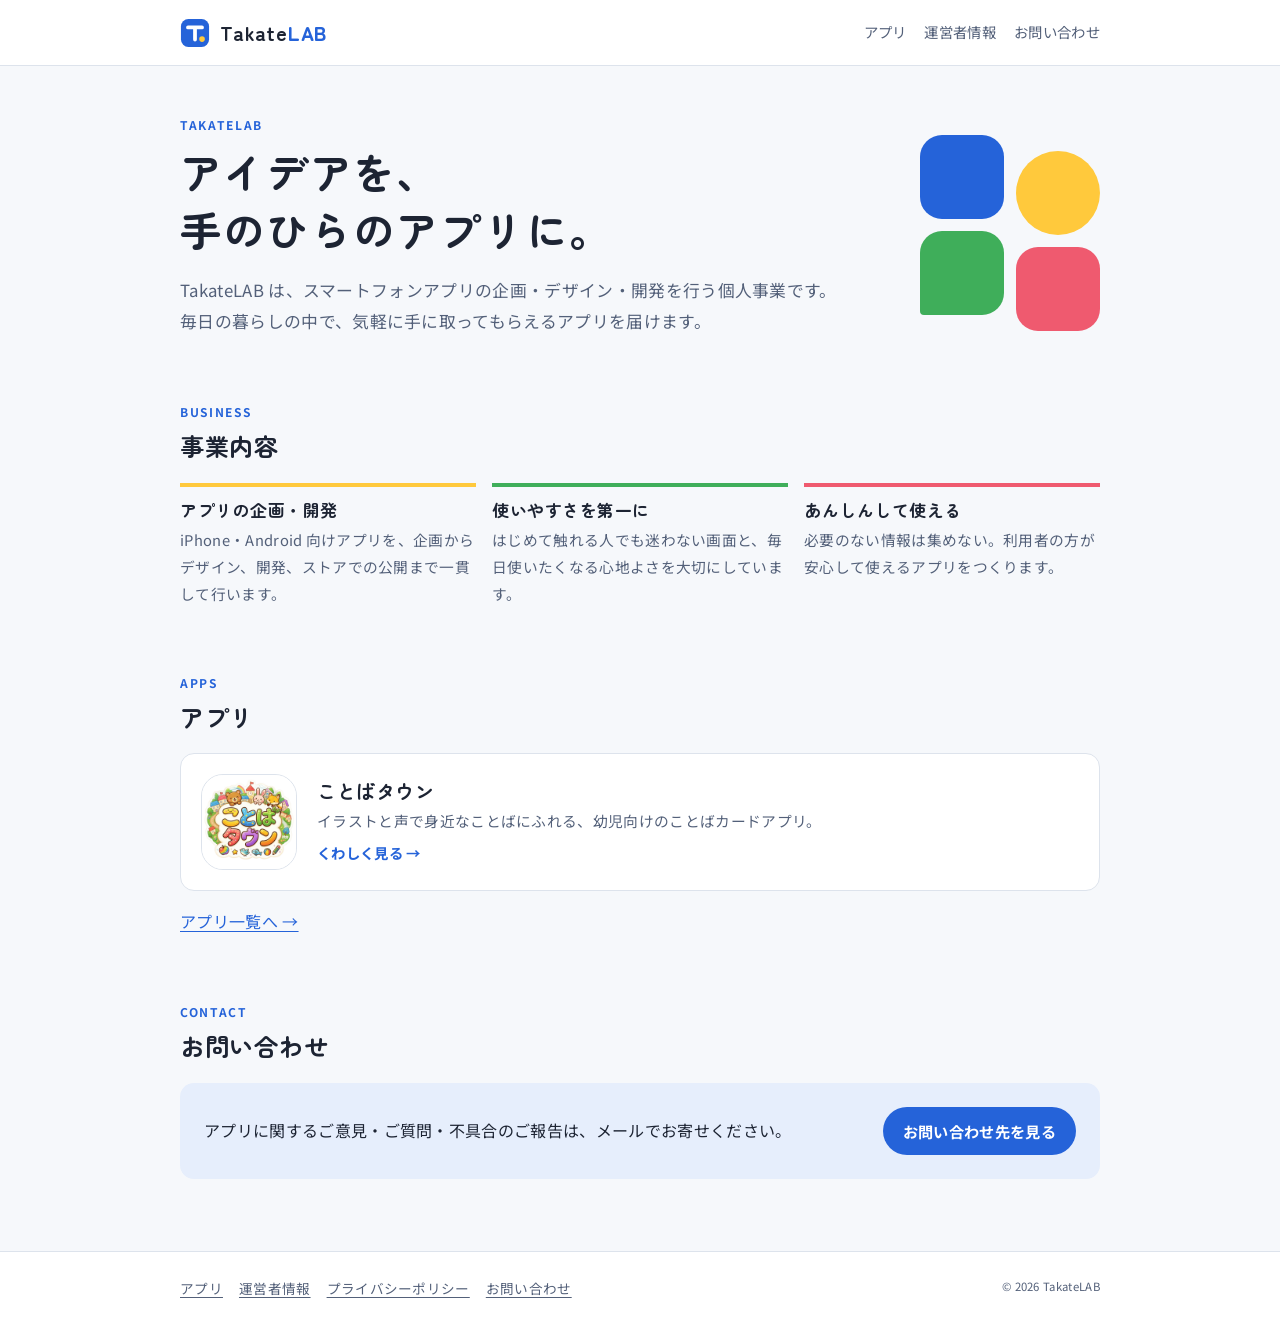
==== index.html @ 09c2cf3e "個人サイト初回コミット" ====
<!doctype html>
<html lang="ja">
<head>
  <meta charset="utf-8">
  <meta name="viewport" content="width=device-width, initial-scale=1">
  <title>TakateLAB</title>
  <meta name="description" content="TakateLAB は、スマートフォンアプリの企画・開発を行う個人事業です。">
  <link rel="icon" href="assets/img/mark.svg" type="image/svg+xml">
  <link rel="preconnect" href="https://fonts.googleapis.com">
  <link rel="preconnect" href="https://fonts.gstatic.com" crossorigin>
  <link rel="stylesheet" href="https://fonts.googleapis.com/css2?family=Noto+Sans+JP:wght@400;700&family=Zen+Maru+Gothic:wght@700;900&display=swap">
  <link rel="stylesheet" href="assets/css/style.css">
</head>
<body>
  <a class="skip" href="#main">本文へ移動</a>

  <header class="site-header">
    <div class="wrap">
      <a class="brand" href="./" aria-label="TakateLAB トップ">
        <img class="brand-mark" src="assets/img/mark.svg" alt="" width="30" height="30">
        <span>Takate<b>LAB</b></span>
      </a>
      <nav class="site-nav" aria-label="サイト">
        <ul>
          <li><a href="apps/">アプリ</a></li>
          <li><a href="about/">運営者情報</a></li>
          <li><a href="contact/">お問い合わせ</a></li>
        </ul>
      </nav>
    </div>
  </header>

  <main id="main" class="wrap">
    <section class="section hero">
      <div>
        <span class="eyebrow">TakateLAB</span>
        <h1><span class="nobr">アイデアを、</span><br><span class="nobr">手のひらの</span><span class="nobr">アプリに。</span></h1>
        <p class="lead">TakateLAB は、スマートフォンアプリの企画・デザイン・開発を行う個人事業です。
          毎日の暮らしの中で、気軽に手に取ってもらえるアプリを届けます。</p>
      </div>
      <div class="hero-blocks" aria-hidden="true">
        <span></span><span></span><span></span><span></span>
      </div>
    </section>

    <section class="section" aria-labelledby="business-title">
      <span class="eyebrow">Business</span>
      <h2 id="business-title" class="section-title">事業内容</h2>
      <ul class="values">
        <li>
          <h3>アプリの企画・開発</h3>
          <p>iPhone・Android 向けアプリを、企画からデザイン、開発、ストアでの公開まで一貫して行います。</p>
        </li>
        <li>
          <h3>使いやすさを第一に</h3>
          <p>はじめて触れる人でも迷わない画面と、毎日使いたくなる心地よさを大切にしています。</p>
        </li>
        <li>
          <h3>あんしんして使える</h3>
          <p>必要のない情報は集めない。利用者の方が安心して使えるアプリをつくります。</p>
        </li>
      </ul>
    </section>

    <section class="section" aria-labelledby="apps-title">
      <span class="eyebrow">Apps</span>
      <h2 id="apps-title" class="section-title">アプリ</h2>
      <ul class="app-list">
        <li>
          <a class="app-card" href="apps/kotobatown/">
            <img src="assets/img/kotobatown-icon.png" alt="" width="96" height="96">
            <div>
              <h3>ことばタウン</h3>
              <p>イラストと声で身近なことばにふれる、幼児向けのことばカードアプリ。</p>
              <span class="more">くわしく見る →</span>
            </div>
          </a>
        </li>
      </ul>
      <p class="after-notice"><a href="apps/">アプリ一覧へ →</a></p>
    </section>

    <section class="section" aria-labelledby="contact-title">
      <span class="eyebrow">Contact</span>
      <h2 id="contact-title" class="section-title">お問い合わせ</h2>
      <div class="contact-strip">
        <p>アプリに関するご意見・ご質問・不具合のご報告は、メールでお寄せください。</p>
        <a class="btn" href="contact/">お問い合わせ先を見る</a>
      </div>
    </section>
  </main>

  <footer class="site-footer">
    <div class="wrap">
      <ul>
        <li><a href="apps/">アプリ</a></li>
        <li><a href="about/">運営者情報</a></li>
        <li><a href="privacy/">プライバシーポリシー</a></li>
        <li><a href="contact/">お問い合わせ</a></li>
      </ul>
      <small>&copy; 2026 TakateLAB</small>
    </div>
  </footer>
</body>
</html>
---- assets/css/style.css ----
/* =========================================================
   TakateLAB — サイト共通スタイル
   色はすべてトークン（:root）で管理し、ダークモードはトークンだけ差し替える
   ========================================================= */

:root {
  --bg: #f6f8fb;
  --surface: #ffffff;
  --ink: #1d2433;
  --ink-soft: #536079;
  --line: #dde3ec;
  --accent: #2563d9;
  --accent-ink: #ffffff;
  --accent-soft: #e6eefc;
  --sun: #ffc93c;
  --leaf: #3fae5a;
  --berry: #ef5a6f;
  --todo-bg: #fff3c4;
  --todo-ink: #6b4e00;

  --font-display: "Zen Maru Gothic", "Hiragino Maru Gothic ProN", "Hiragino Sans", sans-serif;
  --font-body: "Noto Sans JP", "Hiragino Sans", "Hiragino Kaku Gothic ProN", "Yu Gothic", "Meiryo", sans-serif;

  --radius: 14px;
  --gutter: 20px;
  --max: 960px;
  --measure: 40em;
}

@media (prefers-color-scheme: dark) {
  :root:not([data-theme="light"]) {
    --bg: #12161f;
    --surface: #1a202c;
    --ink: #e8ecf3;
    --ink-soft: #a3aec2;
    --line: #2c3444;
    --accent: #7aa6ff;
    --accent-ink: #0d1424;
    --accent-soft: #1f2b45;
    --todo-bg: #3a3112;
    --todo-ink: #ffe08a;
  }
}

:root[data-theme="dark"] {
  --bg: #12161f;
  --surface: #1a202c;
  --ink: #e8ecf3;
  --ink-soft: #a3aec2;
  --line: #2c3444;
  --accent: #7aa6ff;
  --accent-ink: #0d1424;
  --accent-soft: #1f2b45;
  --todo-bg: #3a3112;
  --todo-ink: #ffe08a;
}

/* ---------- ベース ---------- */
*,
*::before,
*::after {
  box-sizing: border-box;
}

html {
  -webkit-text-size-adjust: 100%;
}

body {
  margin: 0;
  background: var(--bg);
  color: var(--ink);
  font-family: var(--font-body);
  font-size: 16px;
  line-height: 1.85;
  letter-spacing: 0.02em;
}

img {
  max-width: 100%;
  height: auto;
  display: block;
}

a {
  color: var(--accent);
  text-underline-offset: 0.2em;
}

a:focus-visible,
button:focus-visible {
  outline: 3px solid var(--accent);
  outline-offset: 3px;
  border-radius: 4px;
}

h1,
h2,
h3 {
  font-family: var(--font-display);
  font-weight: 700;
  line-height: 1.4;
  letter-spacing: 0.03em;
  text-wrap: balance;
  margin: 0;
}

.wrap {
  max-width: var(--max);
  margin-inline: auto;
  padding-inline: var(--gutter);
}

.skip {
  position: absolute;
  left: -9999px;
}
.skip:focus {
  left: var(--gutter);
  top: 8px;
  background: var(--surface);
  padding: 6px 12px;
  z-index: 10;
}

/* ---------- ヘッダー ---------- */
.site-header {
  background: var(--surface);
  border-bottom: 1px solid var(--line);
}

.site-header .wrap {
  display: flex;
  flex-wrap: wrap;
  align-items: center;
  justify-content: space-between;
  gap: 8px 24px;
  padding-block: 14px;
}

.brand {
  display: inline-flex;
  align-items: center;
  gap: 10px;
  color: var(--ink);
  text-decoration: none;
  font-family: var(--font-display);
  font-weight: 700;
  font-size: 1.25rem;
  letter-spacing: 0.04em;
}

.brand-mark {
  width: 30px;
  height: 30px;
  flex: none;
}

.brand b {
  color: var(--accent);
  font-weight: 900;
}

.site-nav ul {
  display: flex;
  flex-wrap: wrap;
  gap: 4px 18px;
  margin: 0;
  padding: 0;
  list-style: none;
  font-size: 0.9rem;
}

.site-nav a {
  color: var(--ink-soft);
  text-decoration: none;
  padding-block: 4px;
}

.site-nav a:hover,
.site-nav a[aria-current] {
  color: var(--ink);
  box-shadow: inset 0 -2px 0 var(--accent);
}

/* ---------- 共通セクション ---------- */
main {
  padding-block: 48px 72px;
}

.section + .section {
  margin-top: 64px;
}

.eyebrow {
  display: block;
  font-size: 0.75rem;
  font-weight: 700;
  letter-spacing: 0.14em;
  text-transform: uppercase;
  color: var(--accent);
  margin-bottom: 6px;
}

.section-title {
  font-size: 1.5rem;
  margin-bottom: 20px;
}

.lead {
  font-size: 1.05rem;
  color: var(--ink-soft);
  max-width: var(--measure);
  margin: 0;
}

.btn {
  display: inline-flex;
  align-items: center;
  gap: 8px;
  padding: 10px 20px;
  border-radius: 999px;
  background: var(--accent);
  color: var(--accent-ink);
  font-weight: 700;
  font-size: 0.95rem;
  text-decoration: none;
}

.btn.ghost {
  background: transparent;
  color: var(--accent);
  box-shadow: inset 0 0 0 2px var(--accent);
}

.todo {
  background: var(--todo-bg);
  color: var(--todo-ink);
  padding: 1px 6px;
  border-radius: 4px;
  font-weight: 700;
  font-size: 0.92em;
}

/* ---------- トップ ---------- */
.hero {
  display: grid;
  grid-template-columns: minmax(0, 1fr) auto;
  align-items: center;
  gap: 32px;
}

.hero h1 {
  font-size: clamp(1.9rem, 5vw, 2.6rem);
  margin-bottom: 16px;
}

/* ヒーロー右の装飾ブロック（ブランドカラーの積み木） */
.hero-blocks {
  display: grid;
  grid-template-columns: repeat(2, 84px);
  gap: 12px;
}

.hero-blocks span {
  width: 84px;
  height: 84px;
  border-radius: 22px;
  background: var(--c);
}

.hero-blocks span:nth-child(1) { --c: var(--accent); }
.hero-blocks span:nth-child(2) { --c: var(--sun); border-radius: 50%; transform: translateY(16px); }
.hero-blocks span:nth-child(3) { --c: var(--leaf); border-radius: 22px 22px 22px 4px; }
.hero-blocks span:nth-child(4) { --c: var(--berry); transform: translateY(16px); }

.values {
  display: grid;
  grid-template-columns: repeat(3, 1fr);
  gap: 16px;
  margin: 0;
  padding: 0;
  list-style: none;
}

.values li {
  border-top: 4px solid var(--dot, var(--accent));
  padding-top: 12px;
}

.values li:nth-child(1) { --dot: var(--sun); }
.values li:nth-child(2) { --dot: var(--leaf); }
.values li:nth-child(3) { --dot: var(--berry); }

.values h3 {
  font-size: 1.05rem;
  margin-bottom: 4px;
}

.values p {
  margin: 0;
  font-size: 0.92rem;
  color: var(--ink-soft);
}

.app-card {
  display: grid;
  grid-template-columns: 96px 1fr;
  gap: 20px;
  align-items: center;
  background: var(--surface);
  border: 1px solid var(--line);
  border-radius: var(--radius);
  padding: 20px;
  color: inherit;
  text-decoration: none;
  transition: border-color 0.15s;
}

.app-card:hover {
  border-color: var(--accent);
}

.app-card img {
  width: 96px;
  height: 96px;
  border-radius: 22px;
  border: 1px solid var(--line);
}

.app-card h3 {
  font-size: 1.2rem;
}

.app-card p {
  margin: 2px 0 0;
  color: var(--ink-soft);
  font-size: 0.92rem;
}

.app-card .more {
  display: inline-block;
  margin-top: 6px;
  color: var(--accent);
  font-weight: 700;
  font-size: 0.9rem;
}

.contact-strip {
  display: flex;
  flex-wrap: wrap;
  align-items: center;
  justify-content: space-between;
  gap: 16px;
  background: var(--accent-soft);
  border-radius: var(--radius);
  padding: 24px;
}

.contact-strip p {
  margin: 0;
}

/* ---------- アプリ紹介 ---------- */
.app-hero {
  display: grid;
  grid-template-columns: minmax(0, 300px) minmax(0, 1fr);
  gap: 40px;
  align-items: center;
}

.app-hero h1 {
  font-size: clamp(1.8rem, 5vw, 2.4rem);
}

.app-hero .tagline {
  font-family: var(--font-display);
  font-weight: 700;
  font-size: 1.1rem;
  margin: 4px 0 14px;
}

.badges {
  display: flex;
  flex-wrap: wrap;
  gap: 8px;
  margin: 18px 0 0;
  padding: 0;
  list-style: none;
}

.badges li {
  font-size: 0.82rem;
  font-weight: 700;
  padding: 4px 12px;
  border-radius: 999px;
  background: var(--surface);
  border: 1px solid var(--line);
  color: var(--ink-soft);
}

.genres {
  display: flex;
  flex-wrap: wrap;
  gap: 8px;
  margin: 0;
  padding: 0;
  list-style: none;
}

.genres li {
  font-family: var(--font-display);
  font-weight: 700;
  padding: 6px 16px;
  border-radius: 999px;
  background: var(--surface);
  border: 2px solid var(--ink);
}

.features {
  display: grid;
  grid-template-columns: repeat(2, 1fr);
  gap: 28px 32px;
  margin: 0;
  padding: 0;
  list-style: none;
}

.features h3 {
  font-size: 1.1rem;
  margin-bottom: 4px;
}

.features p {
  margin: 0;
  color: var(--ink-soft);
  font-size: 0.95rem;
}

.store-row {
  display: flex;
  flex-wrap: wrap;
  gap: 12px;
}

.store-row .soon {
  display: inline-flex;
  align-items: center;
  gap: 10px;
  padding: 10px 18px;
  border-radius: 12px;
  border: 1px dashed var(--ink-soft);
  color: var(--ink-soft);
  font-weight: 700;
  font-size: 0.9rem;
}

.notice {
  background: var(--surface);
  border: 1px solid var(--line);
  border-radius: var(--radius);
  padding: 20px 24px;
}

.notice ul {
  margin: 0;
  padding-left: 1.2em;
}

/* ---------- 文書（プライバシーポリシー等） ---------- */
.doc {
  max-width: var(--measure);
}

.doc h1 {
  font-size: clamp(1.6rem, 4.5vw, 2.1rem);
  margin-bottom: 8px;
}

.doc .meta {
  color: var(--ink-soft);
  font-size: 0.88rem;
  margin: 0 0 28px;
  font-variant-numeric: tabular-nums;
}

.doc h2 {
  font-size: 1.15rem;
  margin: 36px 0 10px;
  padding-bottom: 6px;
  border-bottom: 1px solid var(--line);
}

.doc p,
.doc ul,
.doc ol {
  margin: 0 0 14px;
}

.doc li + li {
  margin-top: 4px;
}

.doc .summary {
  background: var(--accent-soft);
  border-radius: var(--radius);
  padding: 18px 22px;
  margin-bottom: 8px;
}

.doc .summary h2 {
  margin-top: 0;
  border: 0;
  padding: 0;
}

.doc .summary ul {
  margin: 0;
}

.table-scroll {
  overflow-x: auto;
  margin-bottom: 14px;
}

.doc table {
  width: 100%;
  border-collapse: collapse;
  font-size: 0.92rem;
}

.doc th,
.doc td {
  text-align: left;
  vertical-align: top;
  padding: 10px 12px;
  border-bottom: 1px solid var(--line);
}

.doc th {
  white-space: nowrap;
  color: var(--ink-soft);
  font-weight: 700;
}

.breadcrumb {
  font-size: 0.85rem;
  color: var(--ink-soft);
  margin-bottom: 20px;
}

.breadcrumb a {
  color: var(--ink-soft);
}

.mail {
  font-size: 1.15rem;
  font-weight: 700;
  word-break: break-all;
}

/* ---------- フッター ---------- */
.site-footer {
  border-top: 1px solid var(--line);
  background: var(--surface);
  font-size: 0.85rem;
  color: var(--ink-soft);
}

.site-footer .wrap {
  display: flex;
  flex-wrap: wrap;
  justify-content: space-between;
  gap: 8px 24px;
  padding-block: 24px;
}

.site-footer ul {
  display: flex;
  flex-wrap: wrap;
  gap: 4px 16px;
  margin: 0;
  padding: 0;
  list-style: none;
}

.site-footer a {
  color: var(--ink-soft);
}

/* ---------- 狭い画面 ---------- */
@media (max-width: 680px) {
  :root {
    --gutter: 16px;
  }

  main {
    padding-block: 32px 56px;
  }

  .hero,
  .app-hero {
    grid-template-columns: minmax(0, 1fr);
  }

  .hero-blocks {
    grid-template-columns: repeat(4, 44px);
    gap: 10px;
    order: -1;
  }

  .hero-blocks span {
    width: 44px;
    height: 44px;
    border-radius: 12px;
  }

  .hero-blocks span:nth-child(2),
  .hero-blocks span:nth-child(4) {
    transform: none;
  }

  .app-hero img {
    max-width: 240px;
  }

  .values,
  .features {
    grid-template-columns: 1fr;
  }

  .app-card {
    grid-template-columns: 72px 1fr;
    gap: 14px;
    padding: 16px;
  }

  .app-card img {
    width: 72px;
    height: 72px;
    border-radius: 16px;
  }
}

@media (prefers-reduced-motion: reduce) {
  * {
    transition: none !important;
  }
}

.after-notice {
  margin: 16px 0 0;
}

/* 見出しを語のまとまりで改行させる */
.nobr {
  display: inline-block;
}

/* ---------- アプリ一覧 ---------- */
.app-list {
  display: grid;
  gap: 16px;
  margin: 0;
  padding: 0;
  list-style: none;
}

.app-card.placeholder {
  border-style: dashed;
  background: transparent;
  color: var(--ink-soft);
}

.app-card.placeholder .ph-icon {
  width: 96px;
  height: 96px;
  border-radius: 22px;
  border: 2px dashed var(--line);
}

@media (max-width: 680px) {
  .app-card.placeholder .ph-icon {
    width: 72px;
    height: 72px;
    border-radius: 16px;
  }
}

/* ---------- 運営者情報 ---------- */
.profile th {
  width: 9em;
}

.genres-lead {
  margin-bottom: 16px;
}

.genres-note {
  margin: 14px 0 0;
  font-size: 0.9rem;
  color: var(--ink-soft);
}
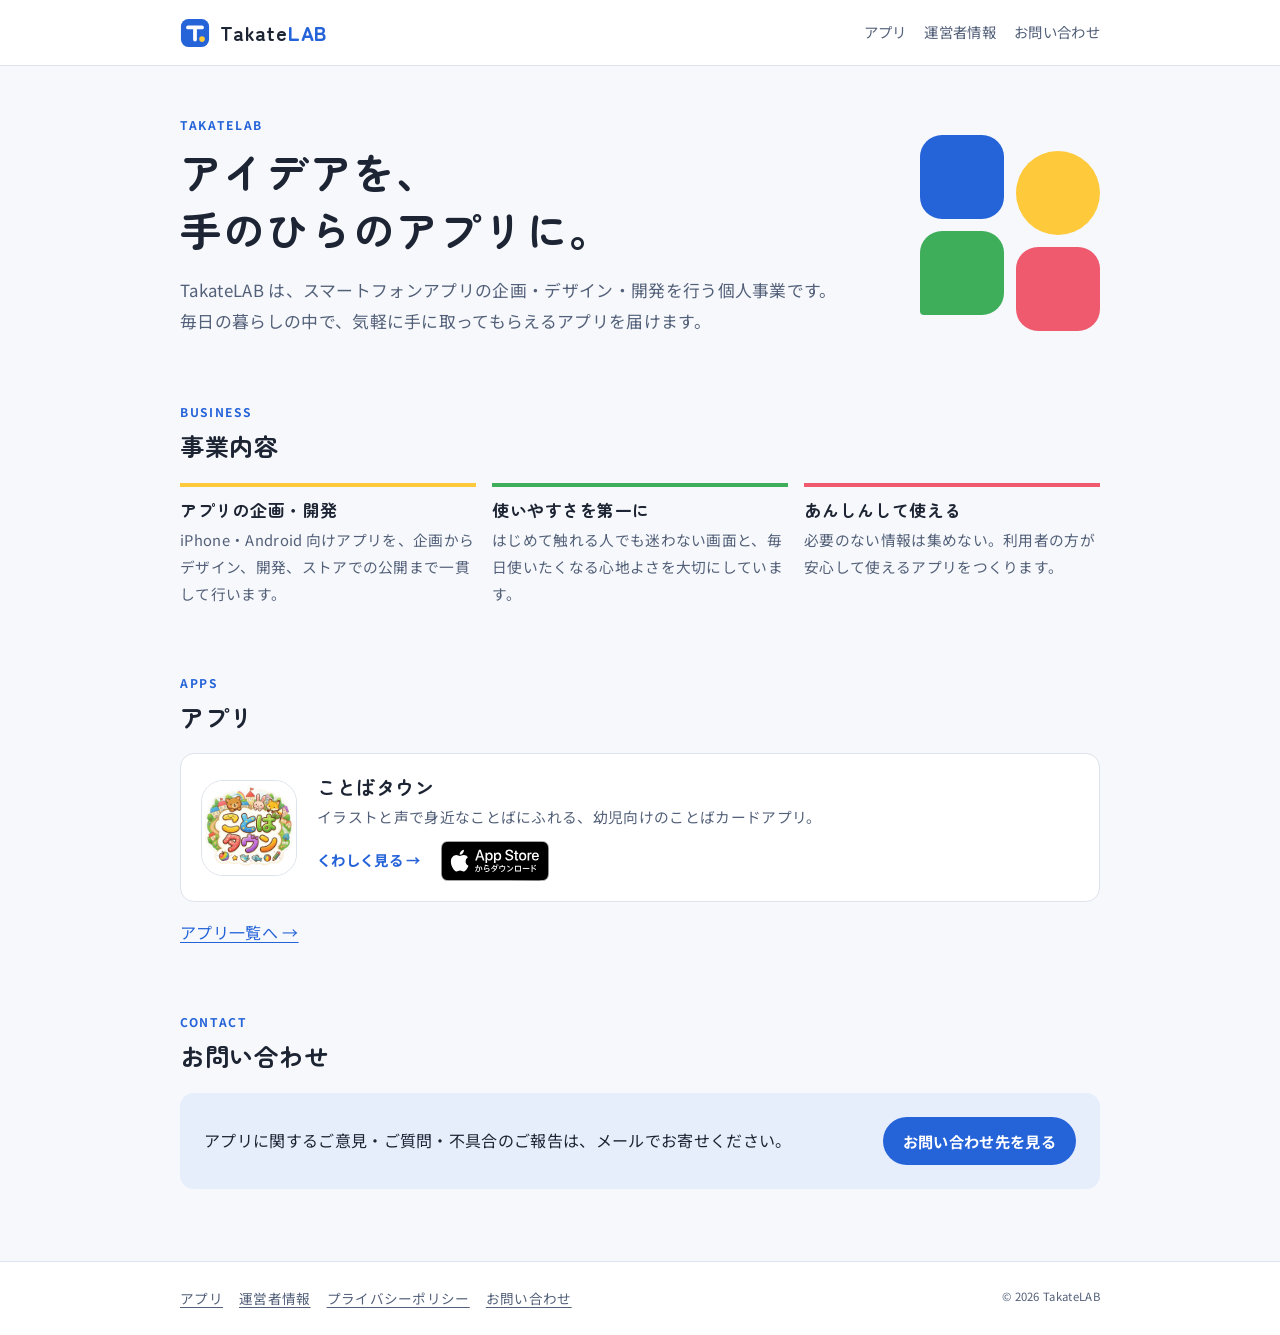
==== commit 82ad5b9a: "アプリカードと紹介ページ上部に App Store バッジを追加、SNS 用プレビュー（OGP）とスマートバナーを設定 Co-Authored-By: Claude Opus 5.5 <noreply" ====
--- a/index.html
+++ b/index.html
@@ -5,6 +5,16 @@
   <meta name="viewport" content="width=device-width, initial-scale=1">
   <title>TakateLAB</title>
   <meta name="description" content="TakateLAB は、スマートフォンアプリの企画・開発を行う個人事業です。">
+  <meta property="og:type" content="website">
+  <meta property="og:site_name" content="TakateLAB">
+  <meta property="og:title" content="TakateLAB">
+  <meta property="og:description" content="TakateLAB は、スマートフォンアプリの企画・開発を行う個人事業です。">
+  <meta property="og:url" content="https://takatelab.github.io/">
+  <meta property="og:image" content="https://takatelab.github.io/assets/img/og-site.png">
+  <meta property="og:image:width" content="1200">
+  <meta property="og:image:height" content="630">
+  <meta property="og:locale" content="ja_JP">
+  <meta name="twitter:card" content="summary_large_image">
   <link rel="icon" href="assets/img/mark.svg" type="image/svg+xml">
   <link rel="preconnect" href="https://fonts.googleapis.com">
   <link rel="preconnect" href="https://fonts.gstatic.com" crossorigin>
@@ -67,14 +77,21 @@
       <h2 id="apps-title" class="section-title">アプリ</h2>
       <ul class="app-list">
         <li>
-          <a class="app-card" href="apps/kotobatown/">
-            <img src="assets/img/kotobatown-icon.png" alt="" width="96" height="96">
+          <article class="app-card">
+            <a class="app-icon-link" href="apps/kotobatown/" tabindex="-1" aria-hidden="true">
+              <img class="app-icon" src="assets/img/kotobatown-icon.png" alt="" width="96" height="96">
+            </a>
             <div>
-              <h3>ことばタウン</h3>
+              <h3><a href="apps/kotobatown/">ことばタウン</a></h3>
               <p>イラストと声で身近なことばにふれる、幼児向けのことばカードアプリ。</p>
-              <span class="more">くわしく見る →</span>
+              <div class="app-card-actions">
+                <a class="more" href="apps/kotobatown/">くわしく見る →</a>
+                <a class="store-badge store-badge-sm" href="https://apps.apple.com/app/id6823206970" target="_blank" rel="noopener">
+                  <img src="assets/img/app-store-badge-ja.svg" alt="App Store からダウンロード" width="109" height="40">
+                </a>
+              </div>
             </div>
-          </a>
+          </article>
         </li>
       </ul>
       <p class="after-notice"><a href="apps/">アプリ一覧へ →</a></p>
--- a/assets/css/style.css
+++ b/assets/css/style.css
@@ -312,16 +312,13 @@
   border: 1px solid var(--line);
   border-radius: var(--radius);
   padding: 20px;
-  color: inherit;
-  text-decoration: none;
-  transition: border-color 0.15s;
-}
-
-.app-card:hover {
-  border-color: var(--accent);
-}
-
-.app-card img {
+}
+
+.app-icon-link {
+  line-height: 0;
+}
+
+.app-card .app-icon {
   width: 96px;
   height: 96px;
   border-radius: 22px;
@@ -332,6 +329,23 @@
   font-size: 1.2rem;
 }
 
+.app-card h3 a {
+  color: var(--ink);
+  text-decoration: none;
+}
+
+.app-card h3 a:hover {
+  text-decoration: underline;
+}
+
+.app-card-actions {
+  display: flex;
+  flex-wrap: wrap;
+  align-items: center;
+  gap: 10px 20px;
+  margin-top: 10px;
+}
+
 .app-card p {
   margin: 2px 0 0;
   color: var(--ink-soft);
@@ -339,9 +353,8 @@
 }
 
 .app-card .more {
-  display: inline-block;
-  margin-top: 6px;
   color: var(--accent);
+  text-decoration: none;
   font-weight: 700;
   font-size: 0.9rem;
 }
@@ -440,7 +453,31 @@
 .store-row {
   display: flex;
   flex-wrap: wrap;
-  gap: 12px;
+  align-items: center;
+  gap: 16px;
+}
+
+/* Apple 公式バッジ：高さ 40px 以上、周囲に高さの 1/4 以上の余白（Apple のガイドライン） */
+.store-badge {
+  display: inline-block;
+  line-height: 0;
+}
+
+.store-badge img {
+  height: 60px;
+  width: auto;
+}
+
+.store-badge-sm img {
+  height: 40px;
+}
+
+.hero-badge {
+  margin: 20px 0 0;
+}
+
+.store-badge:hover {
+  opacity: 0.85;
 }
 
 .store-row .soon {
@@ -630,12 +667,13 @@
   }
 
   .app-card {
-    grid-template-columns: 72px 1fr;
+    grid-template-columns: 72px minmax(0, 1fr);
+    align-items: start;
     gap: 14px;
     padding: 16px;
   }
 
-  .app-card img {
+  .app-card .app-icon {
     width: 72px;
     height: 72px;
     border-radius: 16px;
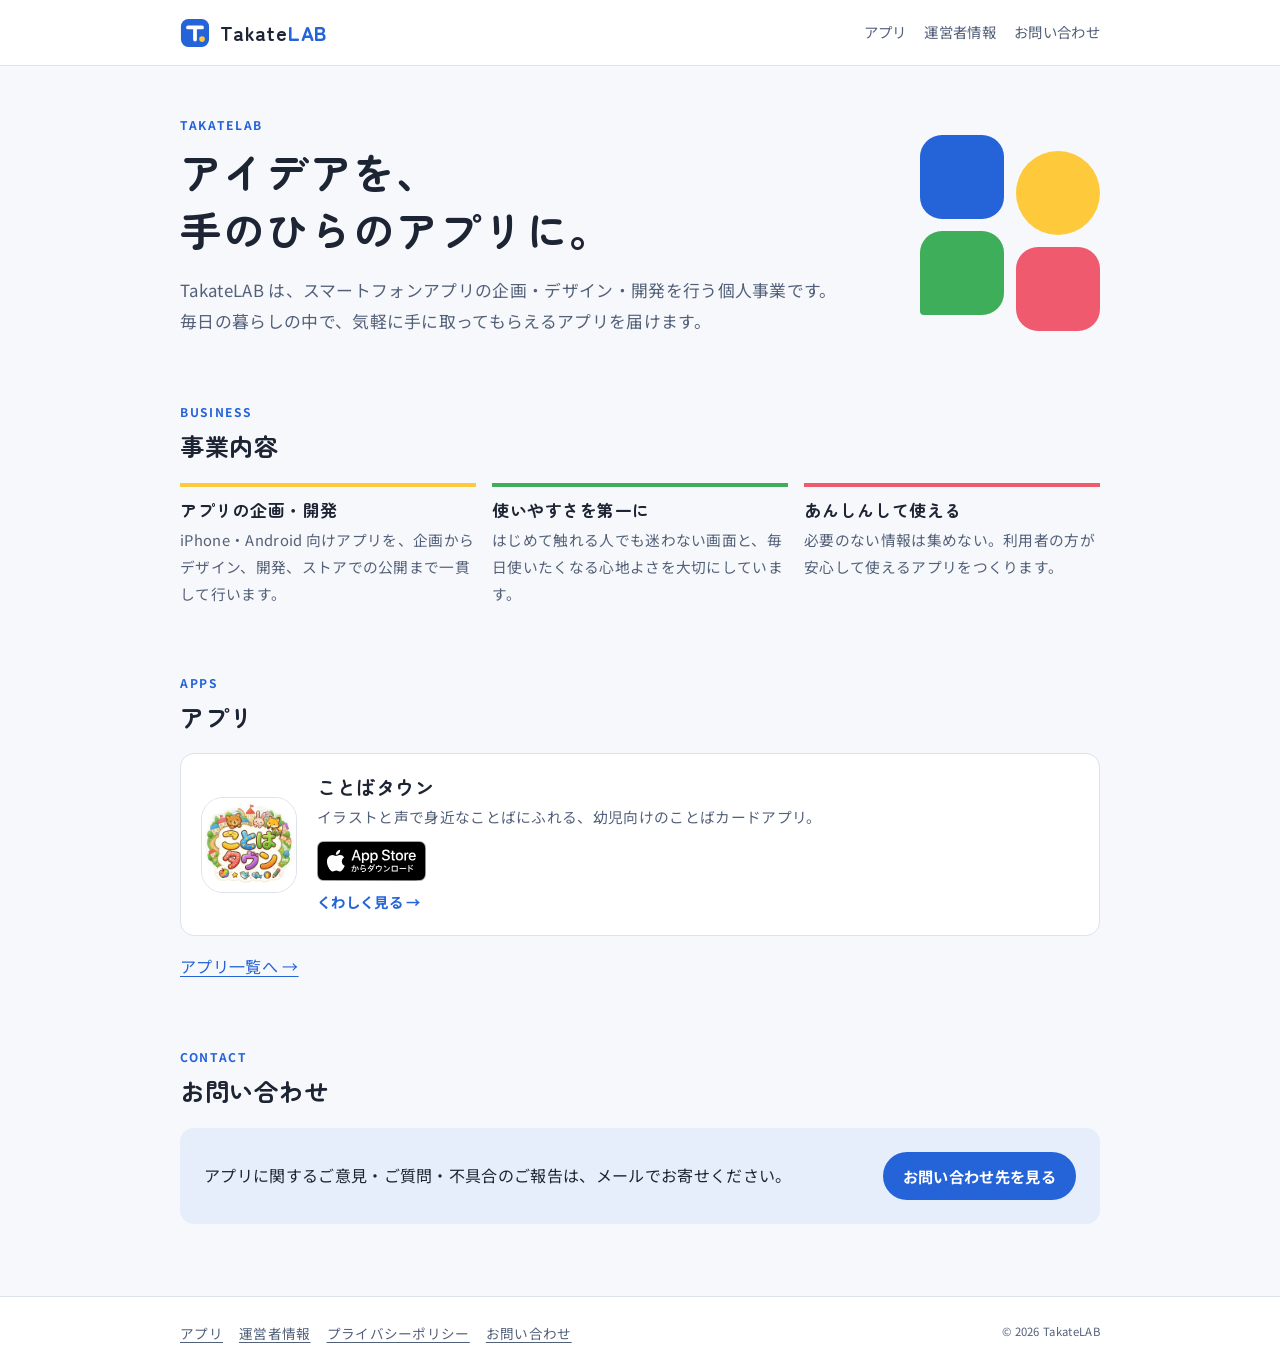
==== commit e914a0d1: "アプリカードのバッジの下に「くわしく見る」を配置、Android を近日公開の表記に Co-Authored-By: Claude Opus 5.5 <noreply@anthropic.com> C" ====
--- a/index.html
+++ b/index.html
@@ -85,10 +85,10 @@
               <h3><a href="apps/kotobatown/">ことばタウン</a></h3>
               <p>イラストと声で身近なことばにふれる、幼児向けのことばカードアプリ。</p>
               <div class="app-card-actions">
-                <a class="more" href="apps/kotobatown/">くわしく見る →</a>
                 <a class="store-badge store-badge-sm" href="https://apps.apple.com/app/id6823206970" target="_blank" rel="noopener">
                   <img src="assets/img/app-store-badge-ja.svg" alt="App Store からダウンロード" width="109" height="40">
                 </a>
+                <a class="more" href="apps/kotobatown/">くわしく見る →</a>
               </div>
             </div>
           </article>
--- a/assets/css/style.css
+++ b/assets/css/style.css
@@ -338,11 +338,12 @@
   text-decoration: underline;
 }
 
+/* バッジ → その下に「くわしく見る」 */
 .app-card-actions {
   display: flex;
-  flex-wrap: wrap;
-  align-items: center;
-  gap: 10px 20px;
+  flex-direction: column;
+  align-items: flex-start;
+  gap: 8px;
   margin-top: 10px;
 }
 
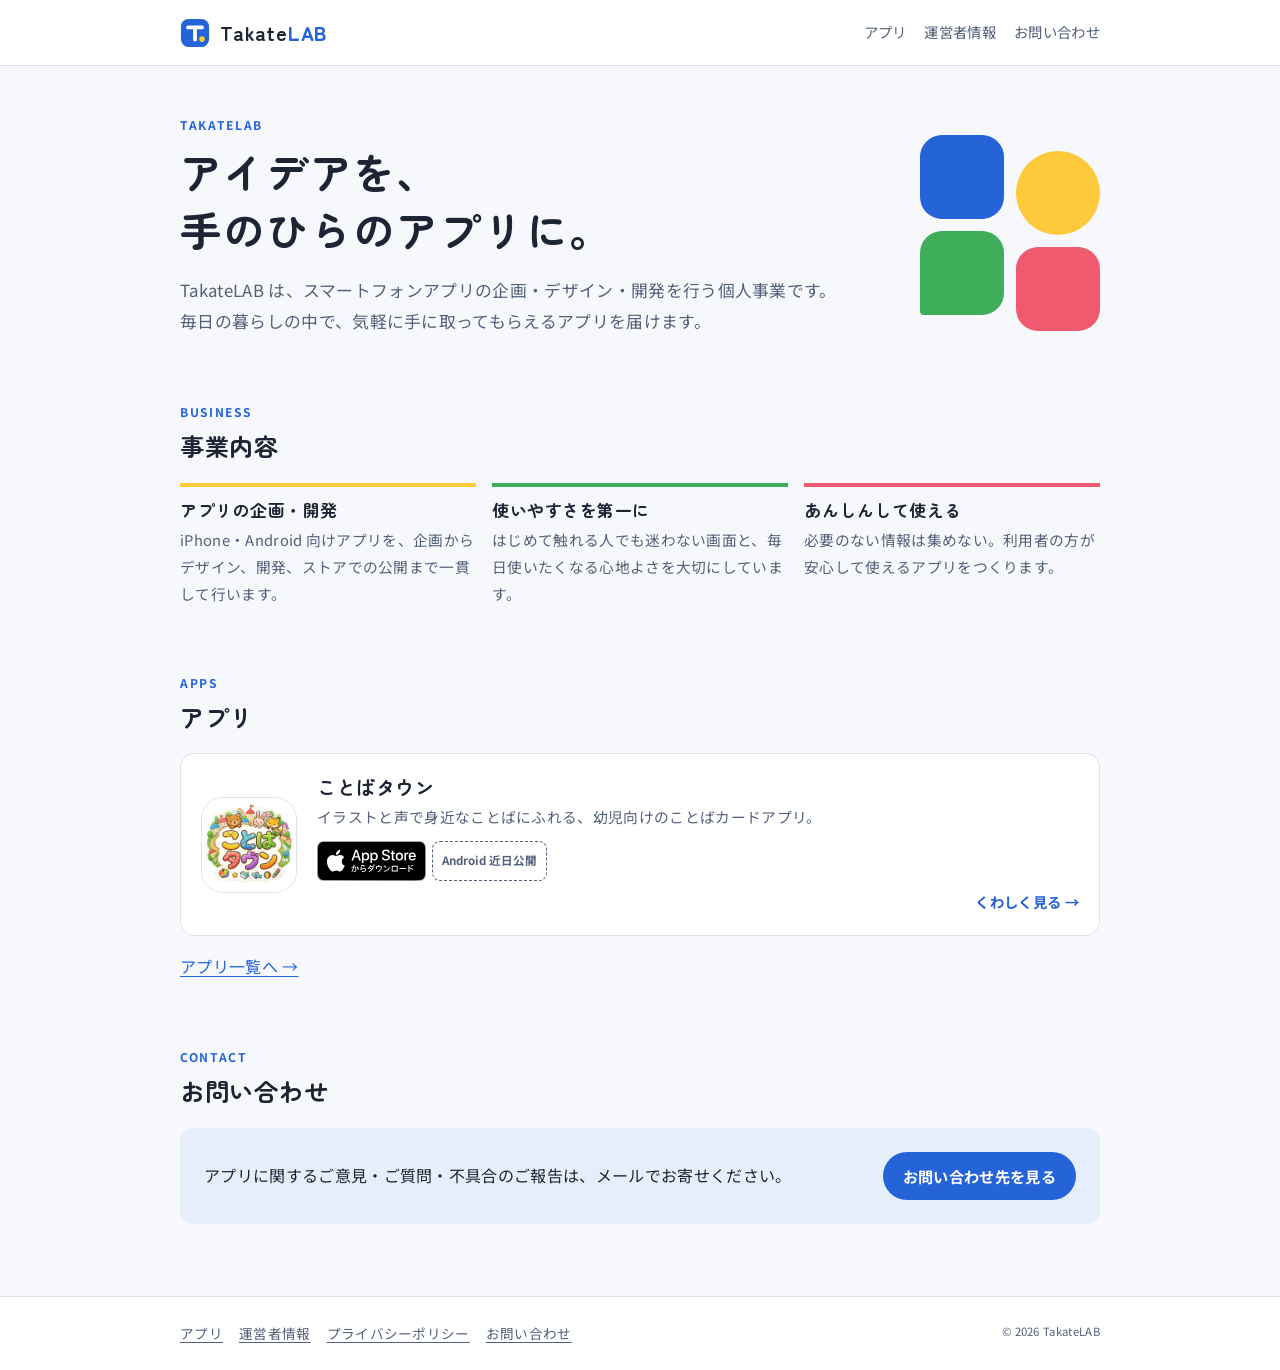
==== commit 706a2ce1: "ことばタウンのページにアプリの画面（スクリーンショット）を追加、アプリカードのバッジ横に Android 近日公開・「くわしく見る」を右寄せ Co-Authored-By: Claude Opus 5" ====
--- a/index.html
+++ b/index.html
@@ -85,9 +85,12 @@
               <h3><a href="apps/kotobatown/">ことばタウン</a></h3>
               <p>イラストと声で身近なことばにふれる、幼児向けのことばカードアプリ。</p>
               <div class="app-card-actions">
-                <a class="store-badge store-badge-sm" href="https://apps.apple.com/app/id6823206970" target="_blank" rel="noopener">
-                  <img src="assets/img/app-store-badge-ja.svg" alt="App Store からダウンロード" width="109" height="40">
-                </a>
+                <div class="app-card-stores">
+                  <a class="store-badge store-badge-sm" href="https://apps.apple.com/app/id6823206970" target="_blank" rel="noopener">
+                    <img src="assets/img/app-store-badge-ja.svg" alt="App Store からダウンロード" width="109" height="40">
+                  </a>
+                  <span class="store-soon-sm">Android 近日公開</span>
+                </div>
                 <a class="more" href="apps/kotobatown/">くわしく見る →</a>
               </div>
             </div>
--- a/assets/css/style.css
+++ b/assets/css/style.css
@@ -338,13 +338,14 @@
   text-decoration: underline;
 }
 
-/* バッジ → その下に「くわしく見る」 */
+/* バッジ → その下に「くわしく見る」（右寄せ） */
 .app-card-actions {
   display: flex;
   flex-direction: column;
   align-items: flex-start;
   gap: 8px;
   margin-top: 10px;
+  width: 100%;
 }
 
 .app-card p {
@@ -354,6 +355,7 @@
 }
 
 .app-card .more {
+  align-self: flex-end;
   color: var(--accent);
   text-decoration: none;
   font-weight: 700;
@@ -413,6 +415,42 @@
   color: var(--ink-soft);
 }
 
+/* アプリの画面（スクリーンショット）：PC は 4 列、スマホは横スクロール */
+.screens {
+  display: grid;
+  grid-template-columns: repeat(4, minmax(0, 1fr));
+  gap: 16px;
+  margin: 0;
+  padding: 0;
+  list-style: none;
+}
+
+.screens img {
+  width: 100%;
+  height: auto;
+  border-radius: 18px;
+  border: 1px solid var(--line);
+}
+
+@media (max-width: 680px) {
+  .screens {
+    grid-template-columns: none;
+    grid-auto-flow: column;
+    grid-auto-columns: 62%;
+    overflow-x: auto;
+    scroll-snap-type: x mandatory;
+    -webkit-overflow-scrolling: touch;
+    margin-inline: calc(var(--gutter) * -1);
+    padding-inline: var(--gutter);
+    padding-bottom: 8px;
+    scroll-padding-inline: var(--gutter);
+  }
+
+  .screens li {
+    scroll-snap-align: start;
+  }
+}
+
 .genres {
   display: flex;
   flex-wrap: wrap;
@@ -471,6 +509,28 @@
 
 .store-badge-sm img {
   height: 40px;
+}
+
+/* アプリカード：ストアのバッジを横並び（未公開のストアは「近日公開」） */
+.app-card-stores {
+  display: flex;
+  flex-wrap: wrap;
+  align-items: center;
+  gap: 6px;
+}
+
+.store-soon-sm {
+  display: inline-flex;
+  align-items: center;
+  height: 40px;
+  padding: 0 9px;
+  border-radius: 8px;
+  border: 1px dashed var(--ink-soft);
+  color: var(--ink-soft);
+  font-weight: 700;
+  font-size: 0.72rem;
+  letter-spacing: 0;
+  white-space: nowrap;
 }
 
 .hero-badge {
